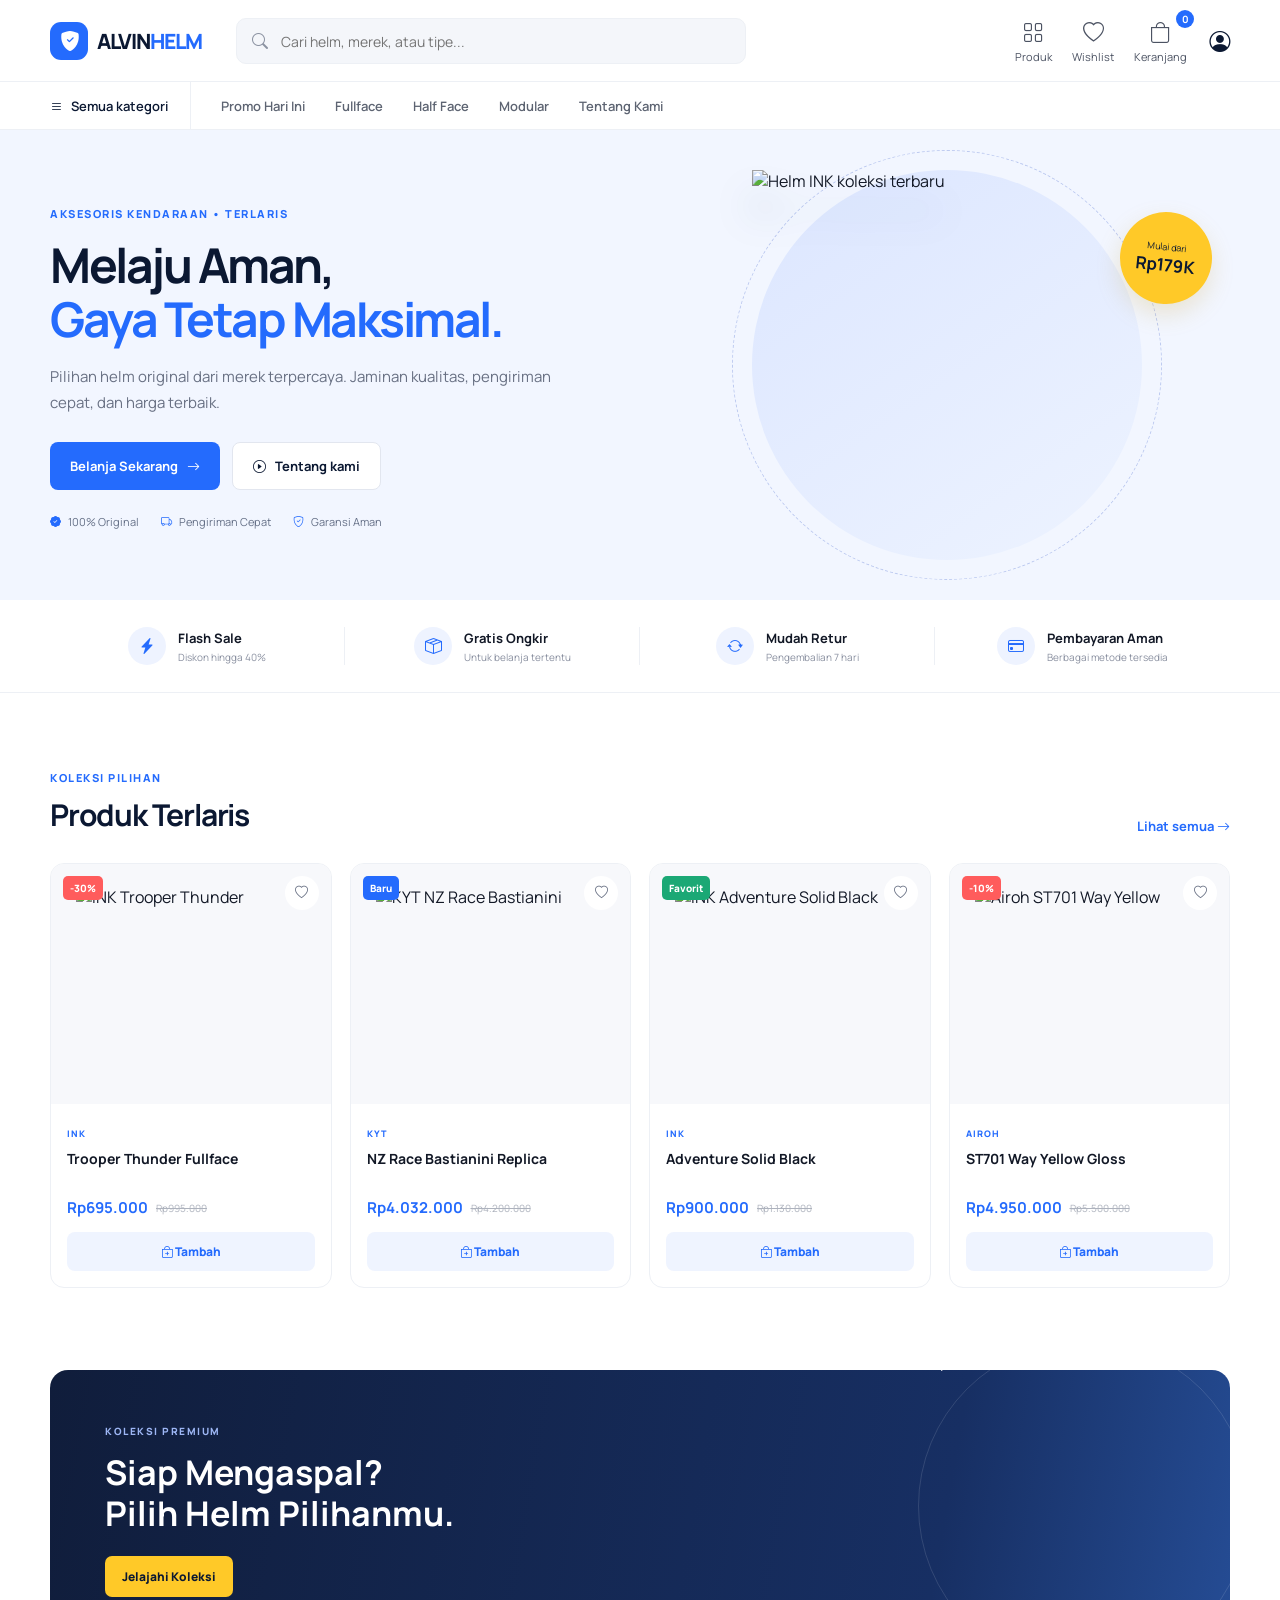
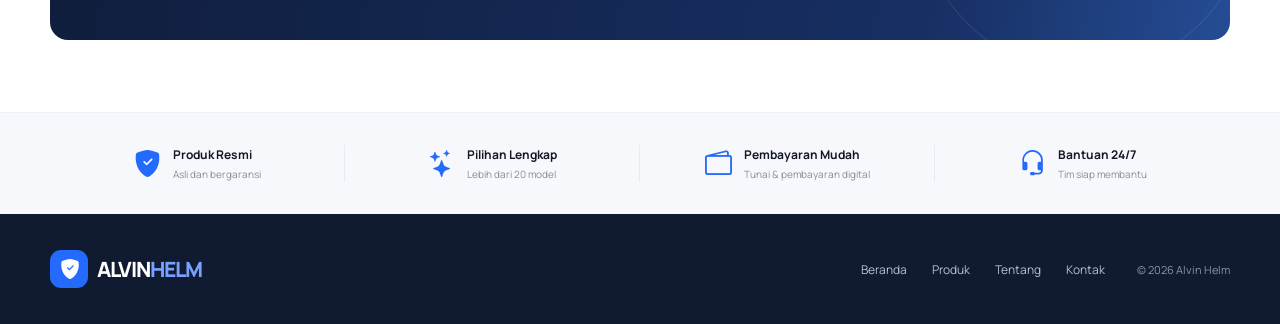
==== index.html @ dfad212b "Redesign homepage as a modern helmet marketplace while preserving existing repository pages and asse" ====
<!doctype html>
<html lang="id">
<head>
  <meta charset="utf-8">
  <meta name="viewport" content="width=device-width, initial-scale=1">
  <title>Alvin Helm — Marketplace Helm</title>
  <meta name="description" content="Belanja helm berkualitas dengan harga terbaik">
  <link rel="shortcut icon" href="img/faticon/output-onlinepngtools.png">
  <link rel="preconnect" href="https://fonts.googleapis.com">
  <link rel="preconnect" href="https://fonts.gstatic.com" crossorigin>
  <link href="https://fonts.googleapis.com/css2?family=Manrope:wght@400;500;600;700;800&display=swap" rel="stylesheet">
  <link rel="stylesheet" href="https://cdn.jsdelivr.net/npm/bootstrap-icons@1.11.3/font/bootstrap-icons.css">
  <link rel="stylesheet" href="style.css">
</head>
<body>
  <header class="topbar">
    <div class="container topbar-inner">
      <a class="brand" href="index.html" aria-label="Alvin Helm beranda">
        <span class="brand-mark"><i class="bi bi-shield-fill-check"></i></span>
        <span>ALVIN<span>HELM</span></span>
      </a>
      <form class="search" role="search">
        <i class="bi bi-search"></i>
        <input id="searchInput" type="search" placeholder="Cari helm, merek, atau tipe..." autocomplete="off">
      </form>
      <nav class="header-actions" aria-label="Navigasi utama">
        <a href="product.html"><i class="bi bi-grid"></i><span>Produk</span></a>
        <a href="#"><i class="bi bi-heart"></i><span>Wishlist</span></a>
        <a class="cart-link" href="#"><i class="bi bi-bag"></i><span>Keranjang</span><b id="cartCount">0</b></a>
        <a class="profile" href="contact.html"><i class="bi bi-person-circle"></i></a>
      </nav>
    </div>
  </header>

  <nav class="categorybar" aria-label="Kategori">
    <div class="container category-inner">
      <a class="category-active" href="index.html"><i class="bi bi-list"></i> Semua kategori</a>
      <a href="product.html">Promo Hari Ini</a>
      <a href="product.html">Fullface</a>
      <a href="product.html">Half Face</a>
      <a href="product.html">Modular</a>
      <a href="about.html">Tentang Kami</a>
    </div>
  </nav>

  <main>
    <section class="hero-market">
      <div class="container hero-grid">
        <div class="hero-copy">
          <span class="eyebrow">AKSESORIS KENDARAAN • TERLARIS</span>
          <h1>Melaju Aman,<br><em>Gaya Tetap Maksimal.</em></h1>
          <p>Pilihan helm original dari merek terpercaya. Jaminan kualitas, pengiriman cepat, dan harga terbaik.</p>
          <div class="hero-buttons">
            <a class="btn-primary" href="product.html">Belanja Sekarang <i class="bi bi-arrow-right"></i></a>
            <a class="btn-secondary" href="about.html"><i class="bi bi-play-circle"></i> Tentang kami</a>
          </div>
          <div class="trust-row">
            <span><i class="bi bi-patch-check-fill"></i> 100% Original</span>
            <span><i class="bi bi-truck"></i> Pengiriman Cepat</span>
            <span><i class="bi bi-shield-check"></i> Garansi Aman</span>
          </div>
        </div>
        <div class="hero-visual">
          <div class="promo-badge"><small>Mulai dari</small><strong>Rp179K</strong></div>
          <div class="hero-orbit"></div>
          <img src="img/produk/ink.png" alt="Helm INK koleksi terbaru">
        </div>
      </div>
    </section>

    <section class="promo-strip">
      <div class="container promo-grid">
        <article><i class="bi bi-lightning-charge-fill"></i><div><strong>Flash Sale</strong><span>Diskon hingga 40%</span></div></article>
        <article><i class="bi bi-box-seam"></i><div><strong>Gratis Ongkir</strong><span>Untuk belanja tertentu</span></div></article>
        <article><i class="bi bi-arrow-repeat"></i><div><strong>Mudah Retur</strong><span>Pengembalian 7 hari</span></div></article>
        <article><i class="bi bi-credit-card"></i><div><strong>Pembayaran Aman</strong><span>Berbagai metode tersedia</span></div></article>
      </div>
    </section>

    <section class="catalog-section">
      <div class="container">
        <div class="section-heading">
          <div><span class="section-kicker">KOLEKSI PILIHAN</span><h2>Produk Terlaris</h2></div>
          <a href="product.html">Lihat semua <i class="bi bi-arrow-right"></i></a>
        </div>

        <div class="product-grid" id="productGrid">
          <article class="product-card" data-name="ink trooper thunder fullface black">
            <div class="product-media">
              <span class="sale-label">-30%</span><button class="wish" aria-label="Tambah ke wishlist"><i class="bi bi-heart"></i></button>
              <img src="img/produk/ink.png" alt="INK Trooper Thunder">
            </div>
            <div class="product-info"><span class="brand-label">INK</span><h3>Trooper Thunder Fullface</h3><div class="price"><strong>Rp695.000</strong><del>Rp995.000</del></div><button class="add-cart"><i class="bi bi-bag-plus"></i> Tambah</button></div>
          </article>
          <article class="product-card" data-name="kyt nz race bastianini fullface racing">
            <div class="product-media">
              <span class="sale-label blue">Baru</span><button class="wish" aria-label="Tambah ke wishlist"><i class="bi bi-heart"></i></button>
              <img src="img/produk/kyt balap.png" alt="KYT NZ Race Bastianini">
            </div>
            <div class="product-info"><span class="brand-label">KYT</span><h3>NZ Race Bastianini Replica</h3><div class="price"><strong>Rp4.032.000</strong><del>Rp4.200.000</del></div><button class="add-cart"><i class="bi bi-bag-plus"></i> Tambah</button></div>
          </article>
          <article class="product-card" data-name="ink adventure solid black">
            <div class="product-media">
              <span class="sale-label green">Favorit</span><button class="wish" aria-label="Tambah ke wishlist"><i class="bi bi-heart"></i></button>
              <img src="img/produk/ink2.png" alt="INK Adventure Solid Black">
            </div>
            <div class="product-info"><span class="brand-label">INK</span><h3>Adventure Solid Black</h3><div class="price"><strong>Rp900.000</strong><del>Rp1.130.000</del></div><button class="add-cart"><i class="bi bi-bag-plus"></i> Tambah</button></div>
          </article>
          <article class="product-card" data-name="airoh st701 way yellow glossy">
            <div class="product-media">
              <span class="sale-label">-10%</span><button class="wish" aria-label="Tambah ke wishlist"><i class="bi bi-heart"></i></button>
              <img src="img/produk/airoh.png" alt="Airoh ST701 Way Yellow">
            </div>
            <div class="product-info"><span class="brand-label">AIROH</span><h3>ST701 Way Yellow Gloss</h3><div class="price"><strong>Rp4.950.000</strong><del>Rp5.500.000</del></div><button class="add-cart"><i class="bi bi-bag-plus"></i> Tambah</button></div>
          </article>
        </div>
      </div>
    </section>

    <section class="brand-banner">
      <div class="container brand-banner-inner">
        <div><span>KOLEKSI PREMIUM</span><h2>Siap Mengaspal?<br>Pilih Helm Pilihanmu.</h2><a href="product.html">Jelajahi Koleksi</a></div>
        <img src="img/produk/zeus%20helm.png" alt="Helm Zeus koleksi premium">
      </div>
    </section>

    <section class="benefits">
      <div class="container benefit-grid">
        <article><i class="bi bi-shield-fill-check"></i><div><h3>Produk Resmi</h3><p>Asli dan bergaransi</p></div></article>
        <article><i class="bi bi-stars"></i><div><h3>Pilihan Lengkap</h3><p>Lebih dari 20 model</p></div></article>
        <article><i class="bi bi-wallet2"></i><div><h3>Pembayaran Mudah</h3><p>Tunai & pembayaran digital</p></div></article>
        <article><i class="bi bi-headset"></i><div><h3>Bantuan 24/7</h3><p>Tim siap membantu</p></div></article>
      </div>
    </section>
  </main>

  <footer>
    <div class="container footer-inner">
      <a class="brand footer-brand" href="index.html"><span class="brand-mark"><i class="bi bi-shield-fill-check"></i></span><span>ALVIN<span>HELM</span></span></a>
      <nav><a href="index.html">Beranda</a><a href="product.html">Produk</a><a href="about.html">Tentang</a><a href="contact.html">Kontak</a></nav>
      <p>© 2026 Alvin Helm</p>
    </div>
  </footer>

  <button id="backToTop" class="back-to-top" aria-label="Kembali ke atas"><i class="bi bi-arrow-up"></i></button>
  <script src="script.js"></script>
</body>
</html>
---- style.css ----
@import url('https://fonts.googleapis.com/css2?family=Manrope:wght@400;500;600;700;800&display=swap');
:root{--navy:#0b1832;--blue:#246bfd;--yellow:#ffc928;--cream:#f5f7fb;--text:#121826;--muted:#747b8a}*{box-sizing:border-box}html{scroll-behavior:smooth}body{margin:0;font-family:'Manrope',sans-serif;color:var(--text);background:#fff}.container{width:min(1180px,calc(100% - 40px));margin:auto}.topbar{height:82px;background:#fff;border-bottom:1px solid #edf0f5}.topbar-inner{height:82px;display:flex;align-items:center;gap:34px}.brand{display:flex;align-items:center;gap:9px;text-decoration:none;color:var(--navy);font-size:21px;font-weight:800;letter-spacing:-1px}.brand>span:last-child>span{color:var(--blue)}.brand-mark{width:38px;height:38px;border-radius:11px;background:var(--blue);display:grid;place-items:center;color:#fff;font-size:20px}.search{height:46px;max-width:510px;flex:1;display:flex;align-items:center;gap:11px;padding:0 15px;background:#f4f6fa;border:1px solid #edf0f5;border-radius:10px}.search i{color:#8b92a1}.search input{border:0;outline:0;background:transparent;width:100%;font-family:inherit;font-size:14px}.header-actions{display:flex;align-items:center;gap:20px;margin-left:auto}.header-actions>a{position:relative;text-decoration:none;color:#4c5363;display:flex;flex-direction:column;align-items:center;gap:3px;font-size:11px}.header-actions>a i{font-size:21px}.header-actions .profile{font-size:28px;color:var(--navy);margin-left:2px}.cart-link b{position:absolute;top:-8px;right:-7px;width:18px;height:18px;border-radius:50%;background:var(--blue);color:#fff;font-size:10px;display:grid;place-items:center}.categorybar{height:48px;border-bottom:1px solid #edf0f5}.category-inner{height:48px;display:flex;align-items:center;gap:30px}.category-inner a{text-decoration:none;color:#5d6472;font-size:13px;font-weight:600}.category-inner a:hover{color:var(--blue)}.category-inner .category-active{height:48px;padding-right:22px;border-right:1px solid #edf0f5;color:var(--navy);display:flex;align-items:center;gap:8px}.hero-market{background:#f2f6ff;overflow:hidden}.hero-grid{min-height:470px;display:grid;grid-template-columns:52% 48%;align-items:center}.eyebrow,.section-kicker{color:var(--blue);font-size:11px;font-weight:800;letter-spacing:1.5px}.hero-copy h1{font-size:48px;line-height:1.12;letter-spacing:-2.5px;margin:15px 0 18px;color:var(--navy)}.hero-copy h1 em{color:var(--blue);font-style:normal}.hero-copy>p{max-width:520px;color:#687083;font-size:15px;line-height:1.75}.hero-buttons{display:flex;gap:12px;margin-top:26px}.btn-primary,.btn-secondary{height:48px;padding:0 20px;border-radius:8px;text-decoration:none;display:inline-flex;align-items:center;justify-content:center;gap:9px;font-size:13px;font-weight:700}.btn-primary{background:var(--blue);color:#fff}.btn-secondary{background:#fff;color:var(--navy);border:1px solid #e2e6ef}.trust-row{display:flex;gap:22px;margin-top:24px;font-size:11px;color:#657087}.trust-row i{color:var(--blue);margin-right:5px}.hero-visual{height:470px;position:relative;display:flex;align-items:center;justify-content:center}.hero-visual:before{content:"";position:absolute;width:390px;height:390px;border-radius:50%;background:linear-gradient(145deg,#dce6ff,#edf3ff)}.hero-orbit{position:absolute;width:430px;height:430px;border:1px dashed #bdcaf0;border-radius:50%;animation:spin 35s linear infinite}@keyframes spin{to{transform:rotate(360deg)}}.hero-visual img{position:relative;width:390px;height:390px;object-fit:contain;filter:drop-shadow(0 28px 18px rgba(23,52,99,.18));z-index:2}.promo-badge{position:absolute;z-index:3;right:18px;top:82px;width:92px;height:92px;border-radius:50%;background:var(--yellow);display:flex;flex-direction:column;align-items:center;justify-content:center;color:var(--navy);transform:rotate(6deg);box-shadow:0 10px 25px rgba(194,145,0,.18)}.promo-badge small{font-size:9px}.promo-badge strong{font-size:17px}.promo-strip{background:#fff;border-bottom:1px solid #edf0f5}.promo-grid{height:92px;display:grid;grid-template-columns:repeat(4,1fr);align-items:center}.promo-grid article{display:flex;align-items:center;justify-content:center;gap:12px;border-right:1px solid #edf0f5}.promo-grid article:last-child{border:0}.promo-grid article>i{width:38px;height:38px;border-radius:50%;background:#eef3ff;color:var(--blue);display:grid;place-items:center}.promo-grid article div{display:flex;flex-direction:column}.promo-grid strong{font-size:13px}.promo-grid span{font-size:10px;color:#8a90a0;margin-top:3px}.catalog-section{padding:72px 0 82px}.section-heading{display:flex;justify-content:space-between;align-items:end;margin-bottom:28px}.section-heading h2{margin:7px 0 0;font-size:30px;letter-spacing:-1.2px;color:var(--navy)}.section-heading>a{color:var(--blue);text-decoration:none;font-size:13px;font-weight:700}.product-grid{display:grid;grid-template-columns:repeat(4,1fr);gap:18px}.product-card{border:1px solid #edf0f5;border-radius:14px;overflow:hidden;background:#fff;transition:.25s}.product-card:hover{transform:translateY(-6px);box-shadow:0 16px 35px rgba(26,44,82,.10)}.product-media{height:240px;background:#f7f8fb;position:relative;display:grid;place-items:center}.product-media img{width:82%;height:82%;object-fit:contain;transition:.25s}.product-card:hover .product-media img{transform:scale(1.04)}.sale-label{position:absolute;z-index:2;left:12px;top:12px;background:#ff5c5c;color:#fff;border-radius:5px;padding:5px 7px;font-size:10px;font-weight:800}.sale-label.blue{background:var(--blue)}.sale-label.green{background:#1ba875}.wish{position:absolute;z-index:2;right:12px;top:12px;width:34px;height:34px;border:0;border-radius:50%;background:#fff;color:#697184}.wish.active{color:#ff4d67}.product-info{padding:16px}.brand-label{font-size:9px;font-weight:800;color:var(--blue);letter-spacing:1px}.product-info h3{font-size:14px;min-height:38px;margin:7px 0 10px}.price{display:flex;align-items:center;gap:8px}.price strong{color:var(--blue);font-size:15px}.price del{color:#adb2bd;font-size:10px}.add-cart{width:100%;height:39px;border:0;border-radius:8px;margin-top:14px;background:#eff4ff;color:var(--blue);font-family:inherit;font-size:12px;font-weight:800;cursor:pointer}.add-cart:hover,.add-cart.added{background:var(--blue);color:#fff}.brand-banner{padding:0 0 72px}.brand-banner-inner{height:270px;border-radius:18px;background:linear-gradient(100deg,#101d3b 0%,#172f63 75%,#254c94);position:relative;overflow:hidden;padding:48px 55px;color:#fff}.brand-banner-inner:after{content:"";position:absolute;width:330px;height:330px;border:1px solid rgba(255,255,255,.12);border-radius:50%;right:-20px;top:-30px}.brand-banner-inner div{position:relative;z-index:2}.brand-banner-inner span{font-size:10px;color:#9db6f4;font-weight:800;letter-spacing:1.5px}.brand-banner-inner h2{font-size:34px;line-height:1.2;margin:12px 0 22px}.brand-banner-inner a{display:inline-block;background:var(--yellow);color:var(--navy);text-decoration:none;border-radius:7px;padding:12px 17px;font-size:12px;font-weight:800}.brand-banner-inner img{position:absolute;right:60px;bottom:-90px;width:380px;height:380px;object-fit:contain}.benefits{background:#f7f8fb;border-top:1px solid #edf0f5;padding:32px 0}.benefit-grid{display:grid;grid-template-columns:repeat(4,1fr)}.benefit-grid article{display:flex;align-items:center;justify-content:center;gap:12px;border-right:1px solid #e7eaf0}.benefit-grid article:last-child{border:0}.benefit-grid article>i{font-size:27px;color:var(--blue)}.benefit-grid h3{font-size:12px;margin:0 0 4px}.benefit-grid p{font-size:10px;color:#858b99;margin:0}footer{background:#101a31;color:#fff}.footer-inner{height:110px;display:flex;align-items:center}.footer-brand{color:#fff}.footer-brand>span:last-child>span{color:#77a1ff}.footer-inner nav{display:flex;gap:25px;margin-left:auto}.footer-inner nav a{color:#b9c0cf;text-decoration:none;font-size:12px}.footer-inner p{margin:0 0 0 32px;color:#8b94a7;font-size:11px}.back-to-top{position:fixed;right:24px;bottom:24px;width:42px;height:42px;border:0;border-radius:50%;background:var(--blue);color:#fff;opacity:0;pointer-events:none;transition:.2s}.back-to-top.visible{opacity:1;pointer-events:auto}
@media(max-width:900px){.header-actions>a:not(.profile){display:none}.topbar-inner{gap:14px}.search{max-width:none}.category-inner{overflow-x:auto}.category-inner a{white-space:nowrap}.hero-grid{grid-template-columns:55% 45}.hero-copy h1{font-size:38px}.hero-visual img{width:300px}.promo-grid{grid-template-columns:repeat(2,1fr);height:auto;padding:15px 0}.promo-grid article{height:55px}.product-grid{grid-template-columns:repeat(2,1fr)}.benefit-grid{grid-template-columns:repeat(2,1fr);gap:20px}.benefit-grid article{border:0}.brand-banner-inner img{right:-20px}}
@media(max-width:600px){.container{width:min(100% - 24px,1180px)}.topbar{height:70px}.topbar-inner{height:70px}.brand>span:last-child{display:none}.search{height:42px}.header-actions{gap:8px}.header-actions .profile{display:none}.category-inner{gap:20px}.hero-grid{grid-template-columns:1fr;min-height:620px}.hero-copy{padding-top:44px}.hero-copy h1{font-size:35px}.hero-copy>p{font-size:13px}.trust-row{flex-wrap:wrap}.hero-visual{height:330px}.hero-visual:before{width:280px;height:280px}.hero-orbit{width:310px;height:310px}.hero-visual img{width:280px;height:280px}.promo-badge{right:8%;top:25px;width:78px;height:78px}.promo-grid article:nth-child(2){border-right:0}.promo-grid strong{font-size:11px}.catalog-section{padding:48px 0}.product-grid{gap:10px}.product-media{height:190px}.product-info h3{font-size:12px}.price{display:block}.price del{display:block;margin-top:3px}.brand-banner-inner{padding:35px 28px}.brand-banner-inner h2{font-size:27px}.brand-banner-inner img{opacity:.28;right:-120px}.benefit-grid{grid-template-columns:1fr 1fr}.footer-inner{height:auto;padding:28px 0;flex-wrap:wrap}.footer-inner nav{order:3;width:100%;margin:22px 0 0}.footer-inner p{margin-left:auto}}
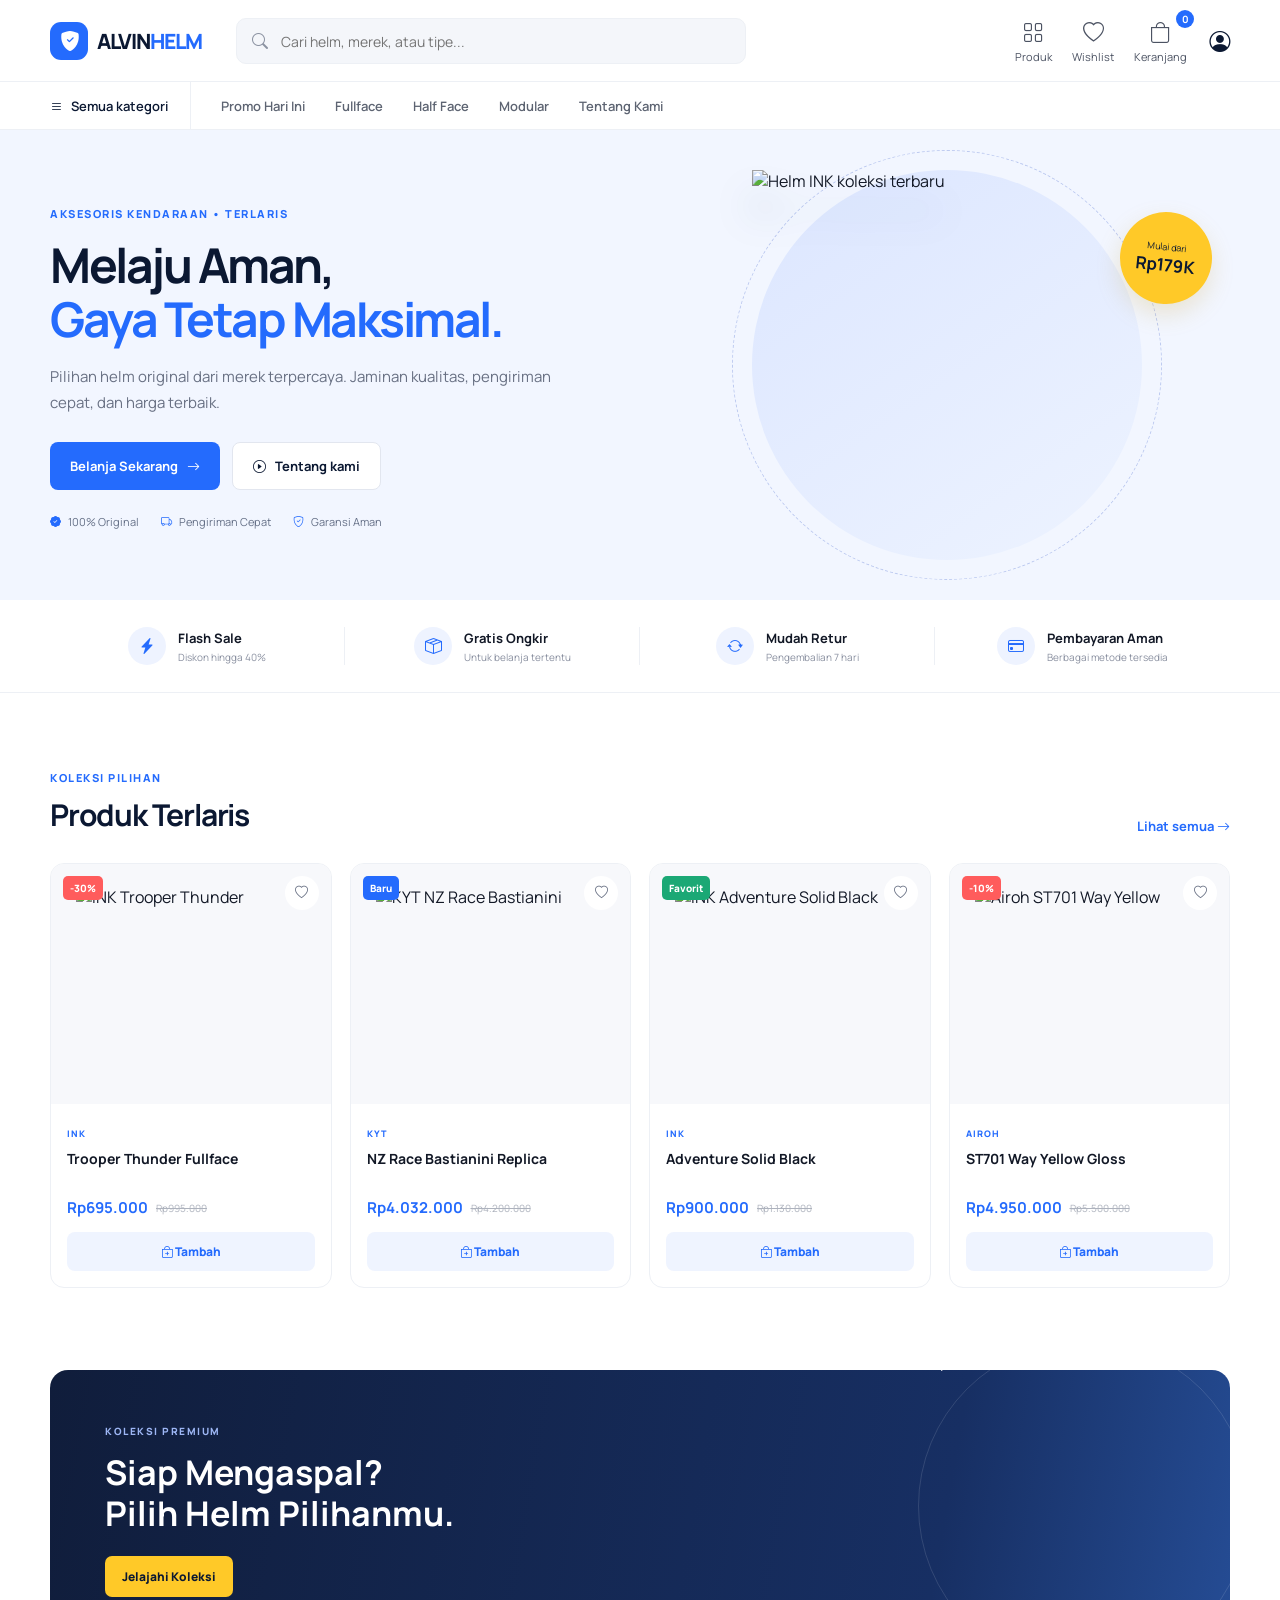
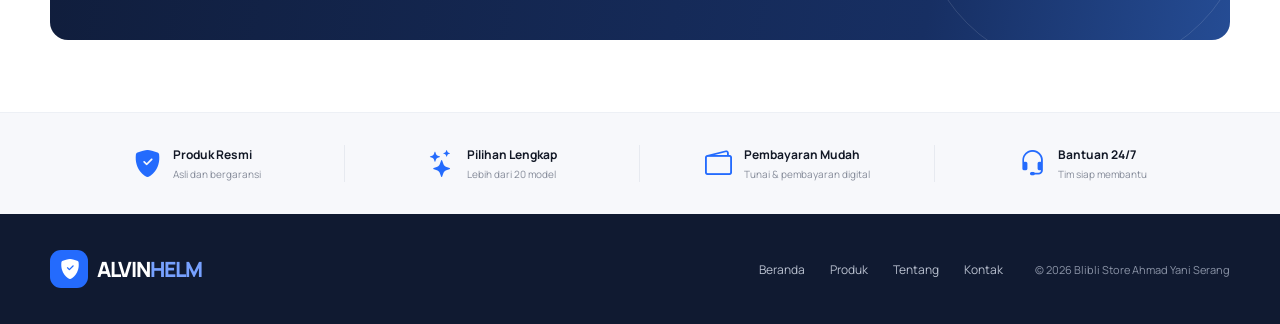
==== commit 710a35e1: "Ganti Alvin Helm menjadi Blibli Store Ahmad Yani Serang" ====
--- a/index.html
+++ b/index.html
@@ -3,7 +3,7 @@
 <head>
   <meta charset="utf-8">
   <meta name="viewport" content="width=device-width, initial-scale=1">
-  <title>Alvin Helm — Marketplace Helm</title>
+  <title>Blibli Store Ahmad Yani Serang — Marketplace Helm</title>
   <meta name="description" content="Belanja helm berkualitas dengan harga terbaik">
   <link rel="shortcut icon" href="img/faticon/output-onlinepngtools.png">
   <link rel="preconnect" href="https://fonts.googleapis.com">
@@ -15,7 +15,7 @@
 <body>
   <header class="topbar">
     <div class="container topbar-inner">
-      <a class="brand" href="index.html" aria-label="Alvin Helm beranda">
+      <a class="brand" href="index.html" aria-label="Blibli Store Ahmad Yani Serang beranda">
         <span class="brand-mark"><i class="bi bi-shield-fill-check"></i></span>
         <span>ALVIN<span>HELM</span></span>
       </a>
@@ -138,7 +138,7 @@
     <div class="container footer-inner">
       <a class="brand footer-brand" href="index.html"><span class="brand-mark"><i class="bi bi-shield-fill-check"></i></span><span>ALVIN<span>HELM</span></span></a>
       <nav><a href="index.html">Beranda</a><a href="product.html">Produk</a><a href="about.html">Tentang</a><a href="contact.html">Kontak</a></nav>
-      <p>© 2026 Alvin Helm</p>
+      <p>© 2026 Blibli Store Ahmad Yani Serang</p>
     </div>
   </footer>
 
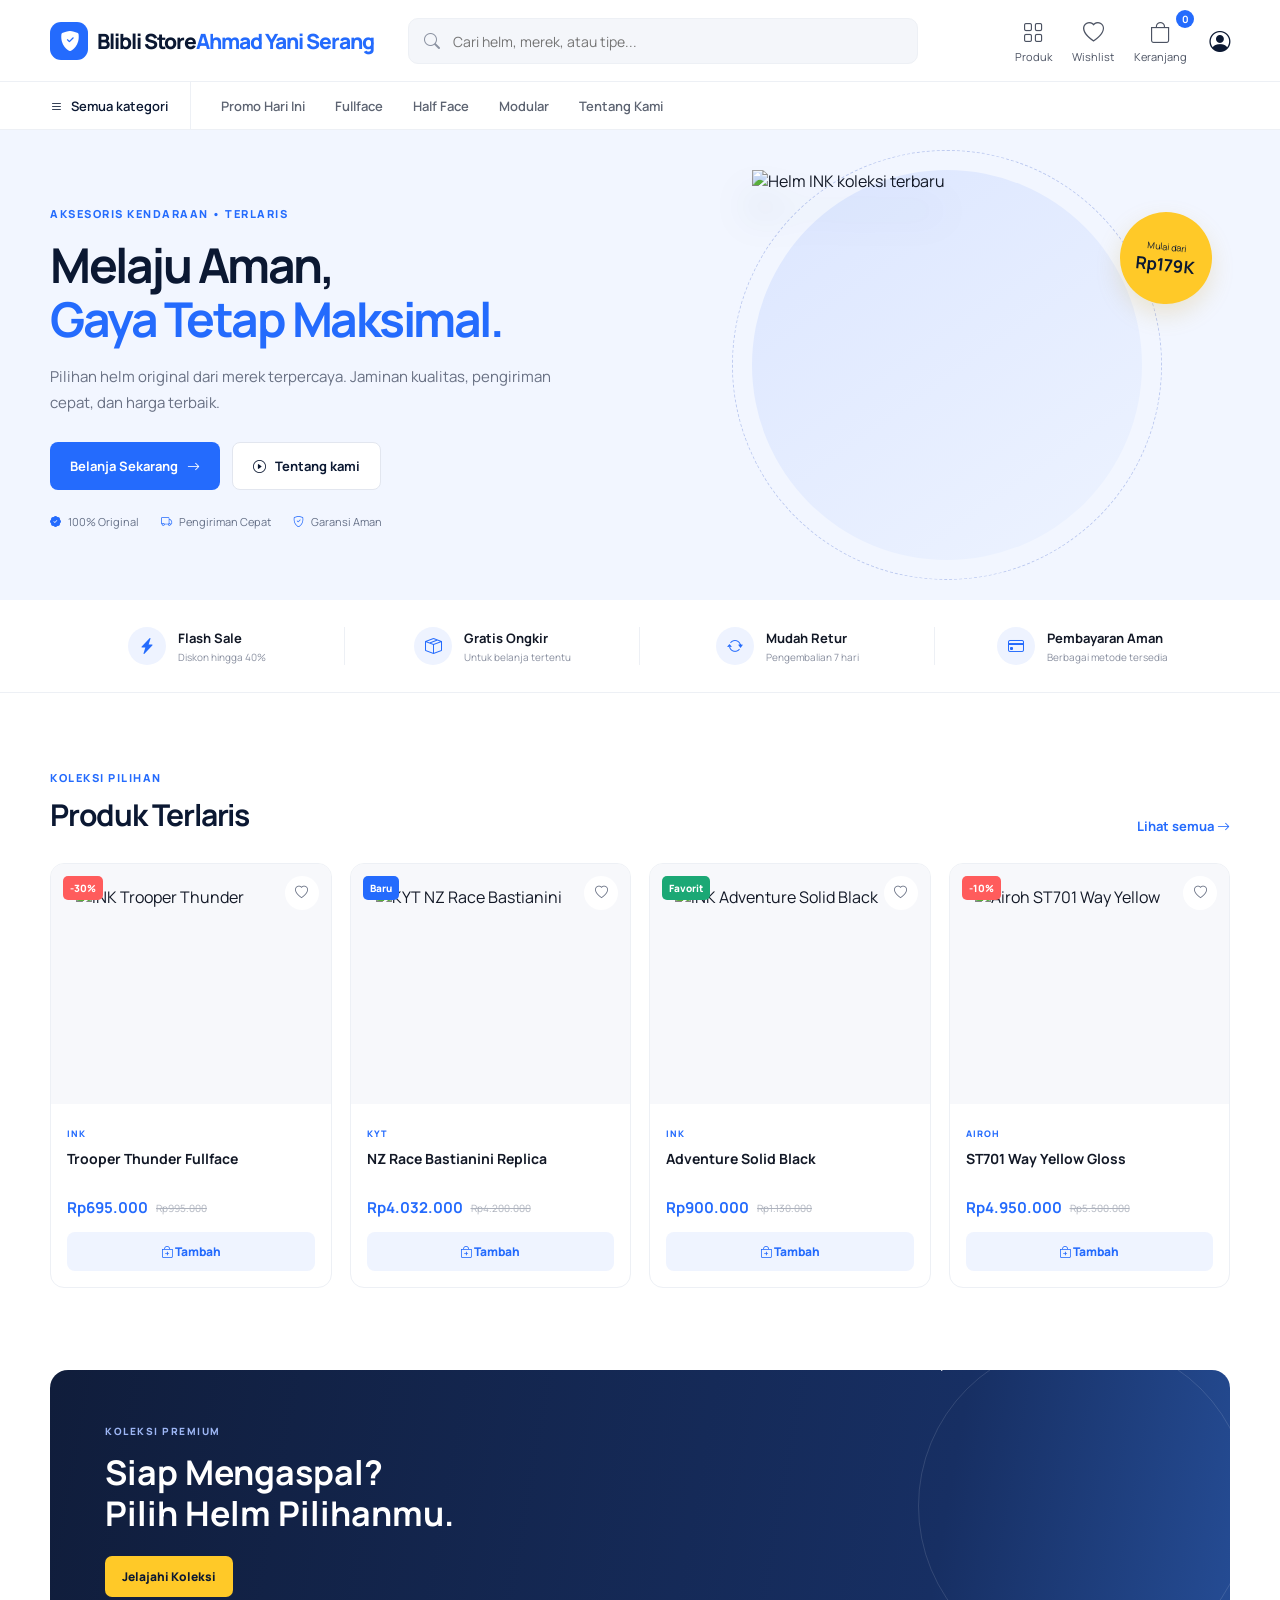
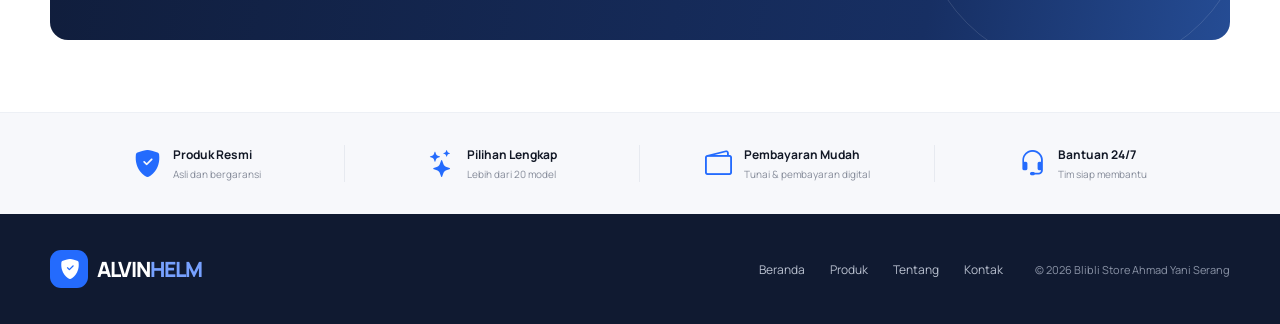
==== commit f0bd1be7: "Update index.html" ====
--- a/index.html
+++ b/index.html
@@ -17,7 +17,7 @@
     <div class="container topbar-inner">
       <a class="brand" href="index.html" aria-label="Blibli Store Ahmad Yani Serang beranda">
         <span class="brand-mark"><i class="bi bi-shield-fill-check"></i></span>
-        <span>ALVIN<span>HELM</span></span>
+        <span>Blibli Store<span>Ahmad Yani Serang</span></span>
       </a>
       <form class="search" role="search">
         <i class="bi bi-search"></i>
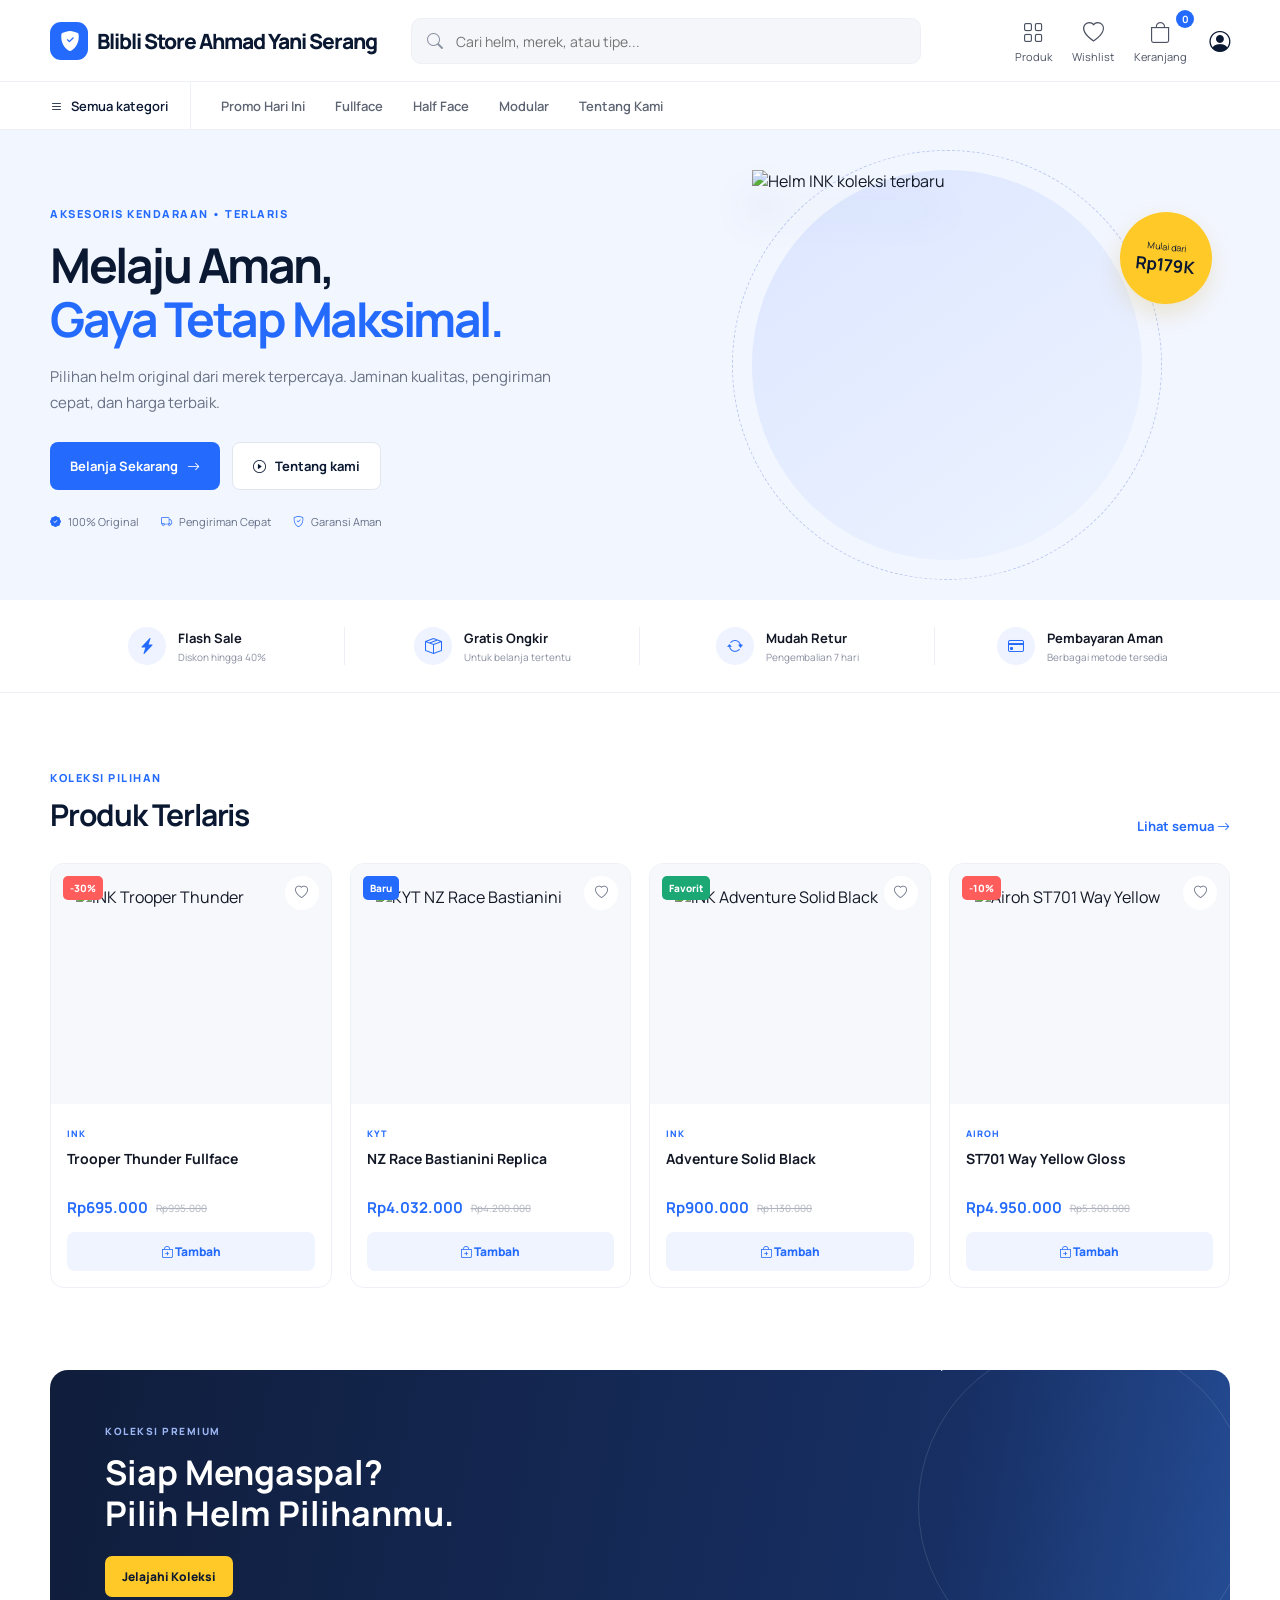
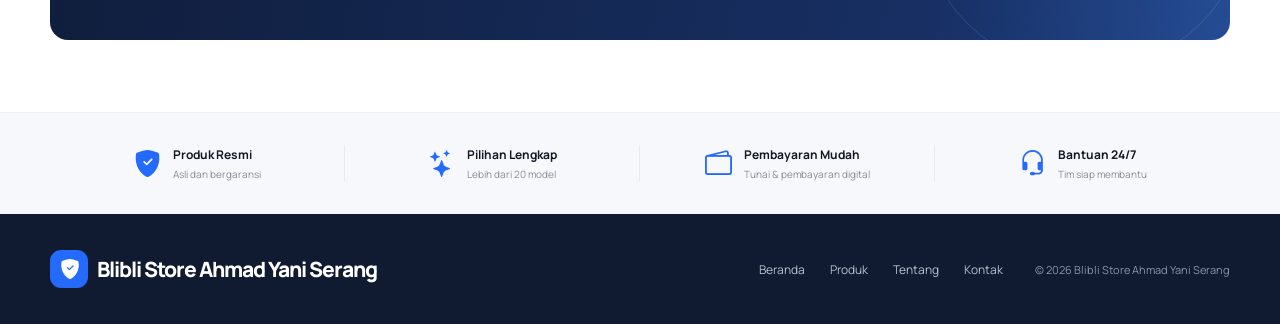
==== commit e7f89155: "Update brand name in header and footer" ====
--- a/index.html
+++ b/index.html
@@ -17,7 +17,7 @@
     <div class="container topbar-inner">
       <a class="brand" href="index.html" aria-label="Blibli Store Ahmad Yani Serang beranda">
         <span class="brand-mark"><i class="bi bi-shield-fill-check"></i></span>
-        <span>Blibli Store<span>Ahmad Yani Serang</span></span>
+        <span>Blibli Store Ahmad Yani Serang</span>
       </a>
       <form class="search" role="search">
         <i class="bi bi-search"></i>
@@ -136,7 +136,7 @@
 
   <footer>
     <div class="container footer-inner">
-      <a class="brand footer-brand" href="index.html"><span class="brand-mark"><i class="bi bi-shield-fill-check"></i></span><span>ALVIN<span>HELM</span></span></a>
+      <a class="brand footer-brand" href="index.html"><span class="brand-mark"><i class="bi bi-shield-fill-check"></i></span><span>Blibli Store Ahmad Yani Serang</span></a>
       <nav><a href="index.html">Beranda</a><a href="product.html">Produk</a><a href="about.html">Tentang</a><a href="contact.html">Kontak</a></nav>
       <p>© 2026 Blibli Store Ahmad Yani Serang</p>
     </div>
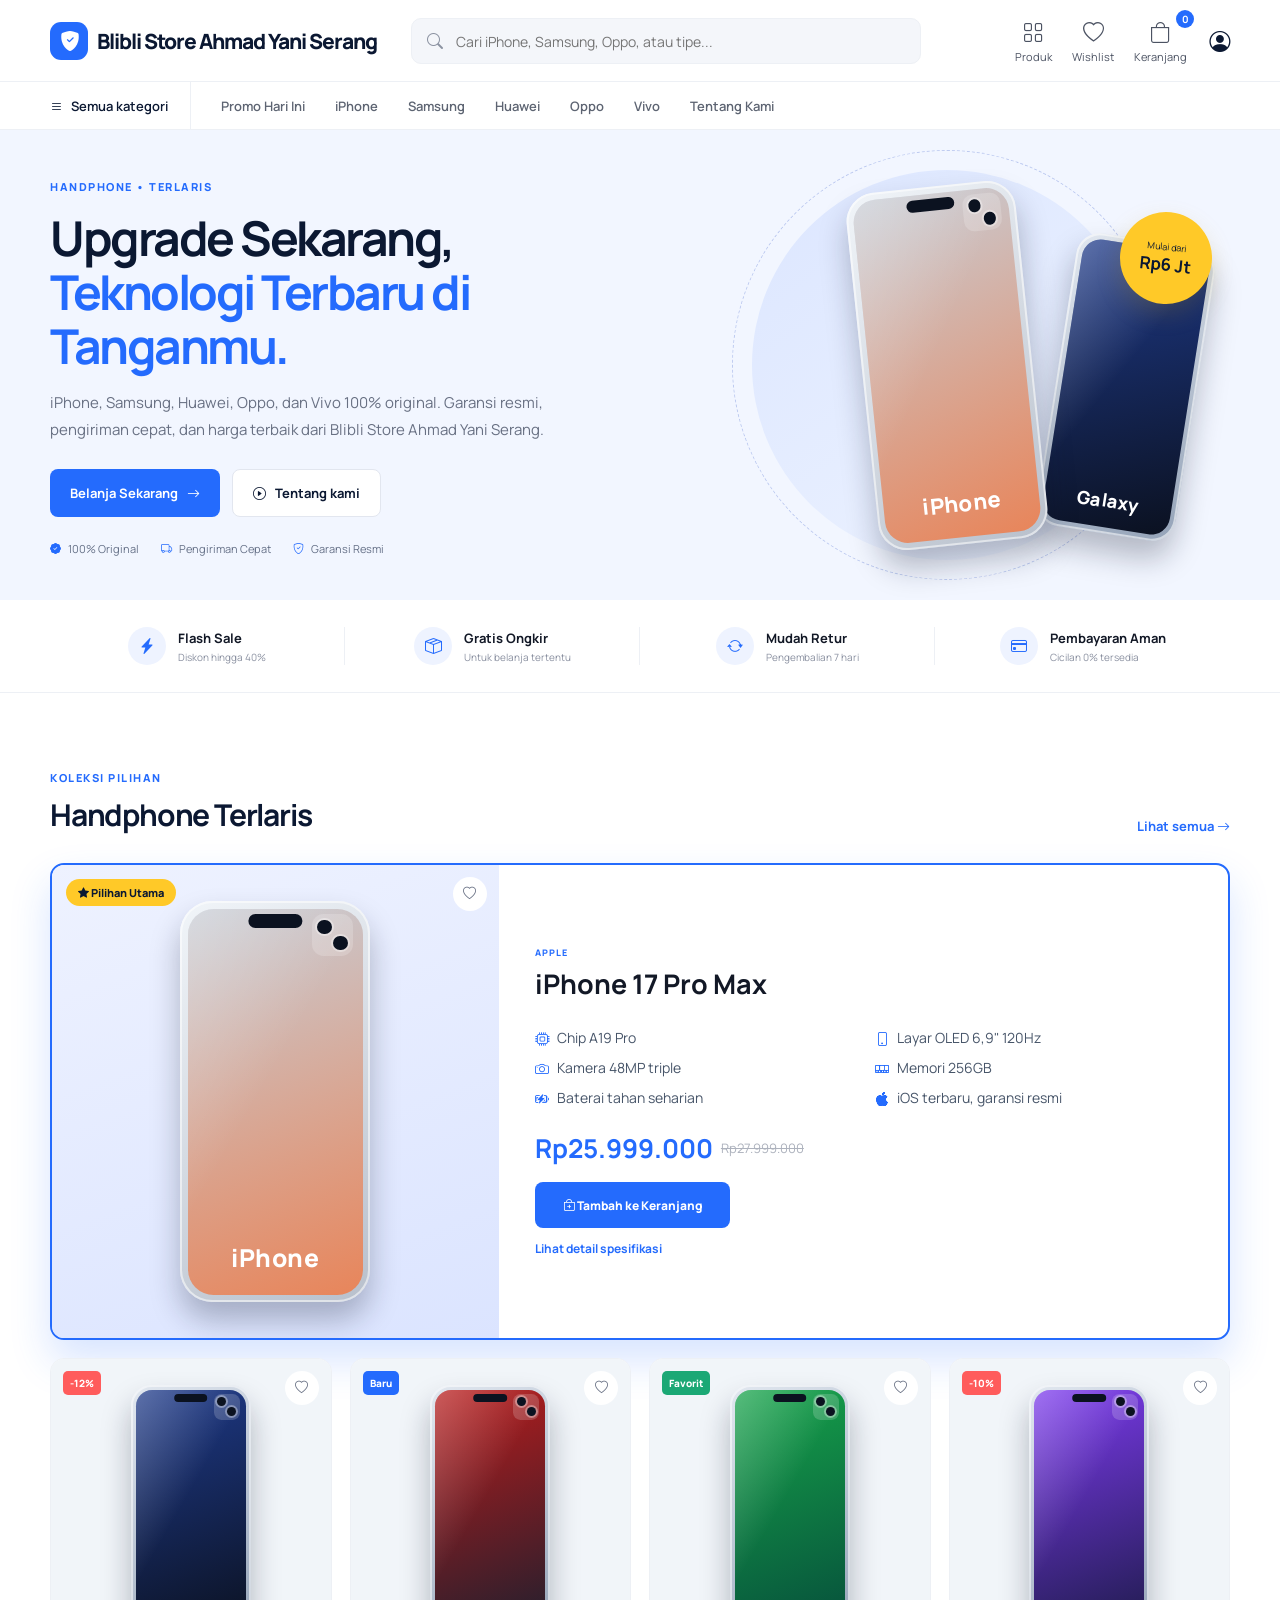
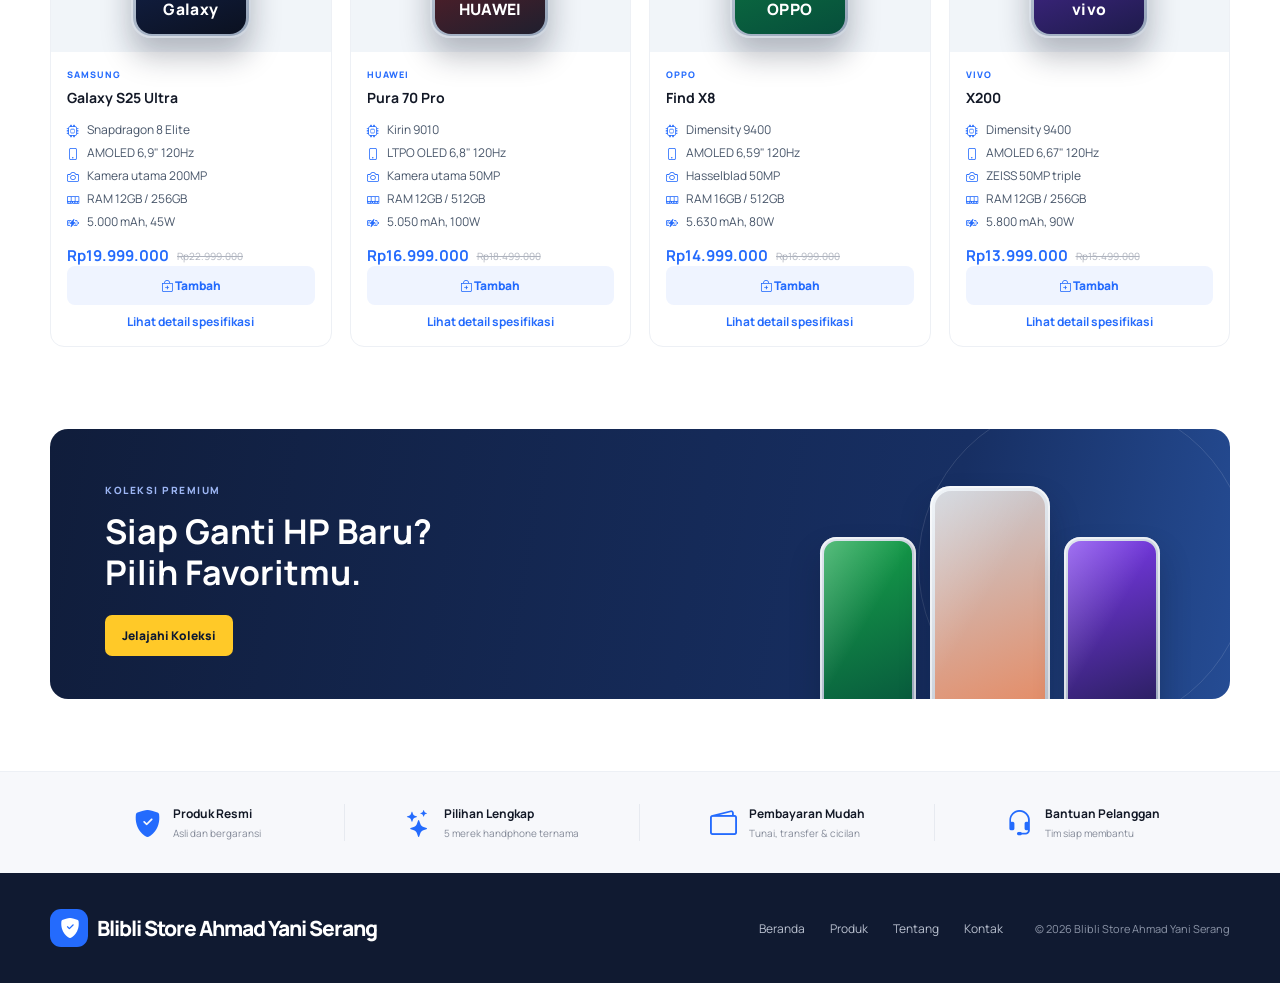
==== commit e9b36e04: "Add files via upload" ====
--- a/index.html
+++ b/index.html
@@ -3,12 +3,11 @@
 <head>
   <meta charset="utf-8">
   <meta name="viewport" content="width=device-width, initial-scale=1">
-  <title>Blibli Store Ahmad Yani Serang — Marketplace Helm</title>
-  <meta name="description" content="Belanja helm berkualitas dengan harga terbaik">
-  <link rel="shortcut icon" href="img/faticon/output-onlinepngtools.png">
+  <title>Blibli Store Ahmad Yani Serang — Marketplace Handphone</title>
+  <meta name="description" content="Blibli Store Ahmad Yani Serang: belanja iPhone, Samsung, Huawei, Oppo, dan Vivo dengan harga terbaik">
+  <link rel="icon" type="image/svg+xml" href="img/faticon/favicon.svg">
   <link rel="preconnect" href="https://fonts.googleapis.com">
   <link rel="preconnect" href="https://fonts.gstatic.com" crossorigin>
-  <link href="https://fonts.googleapis.com/css2?family=Manrope:wght@400;500;600;700;800&display=swap" rel="stylesheet">
   <link rel="stylesheet" href="https://cdn.jsdelivr.net/npm/bootstrap-icons@1.11.3/font/bootstrap-icons.css">
   <link rel="stylesheet" href="style.css">
 </head>
@@ -19,15 +18,15 @@
         <span class="brand-mark"><i class="bi bi-shield-fill-check"></i></span>
         <span>Blibli Store Ahmad Yani Serang</span>
       </a>
-      <form class="search" role="search">
+      <form class="search" role="search" onsubmit="return false">
         <i class="bi bi-search"></i>
-        <input id="searchInput" type="search" placeholder="Cari helm, merek, atau tipe..." autocomplete="off">
+        <input id="searchInput" type="search" placeholder="Cari iPhone, Samsung, Oppo, atau tipe..." autocomplete="off">
       </form>
       <nav class="header-actions" aria-label="Navigasi utama">
         <a href="product.html"><i class="bi bi-grid"></i><span>Produk</span></a>
-        <a href="#"><i class="bi bi-heart"></i><span>Wishlist</span></a>
-        <a class="cart-link" href="#"><i class="bi bi-bag"></i><span>Keranjang</span><b id="cartCount">0</b></a>
-        <a class="profile" href="contact.html"><i class="bi bi-person-circle"></i></a>
+        <a href="product.html"><i class="bi bi-heart"></i><span>Wishlist</span></a>
+        <a class="cart-link" href="product.html"><i class="bi bi-bag"></i><span>Keranjang</span><b id="cartCount">0</b></a>
+        <a class="profile" href="contact.html" aria-label="Kontak"><i class="bi bi-person-circle"></i></a>
       </nav>
     </div>
   </header>
@@ -36,9 +35,11 @@
     <div class="container category-inner">
       <a class="category-active" href="index.html"><i class="bi bi-list"></i> Semua kategori</a>
       <a href="product.html">Promo Hari Ini</a>
-      <a href="product.html">Fullface</a>
-      <a href="product.html">Half Face</a>
-      <a href="product.html">Modular</a>
+      <a href="product.html?brand=iPhone">iPhone</a>
+      <a href="product.html?brand=Samsung">Samsung</a>
+      <a href="product.html?brand=Huawei">Huawei</a>
+      <a href="product.html?brand=Oppo">Oppo</a>
+      <a href="product.html?brand=Vivo">Vivo</a>
       <a href="about.html">Tentang Kami</a>
     </div>
   </nav>
@@ -47,9 +48,9 @@
     <section class="hero-market">
       <div class="container hero-grid">
         <div class="hero-copy">
-          <span class="eyebrow">AKSESORIS KENDARAAN • TERLARIS</span>
-          <h1>Melaju Aman,<br><em>Gaya Tetap Maksimal.</em></h1>
-          <p>Pilihan helm original dari merek terpercaya. Jaminan kualitas, pengiriman cepat, dan harga terbaik.</p>
+          <span class="eyebrow">HANDPHONE • TERLARIS</span>
+          <h1>Upgrade Sekarang,<br><em>Teknologi Terbaru di Tanganmu.</em></h1>
+          <p>iPhone, Samsung, Huawei, Oppo, dan Vivo 100% original. Garansi resmi, pengiriman cepat, dan harga terbaik dari Blibli Store Ahmad Yani Serang.</p>
           <div class="hero-buttons">
             <a class="btn-primary" href="product.html">Belanja Sekarang <i class="bi bi-arrow-right"></i></a>
             <a class="btn-secondary" href="about.html"><i class="bi bi-play-circle"></i> Tentang kami</a>
@@ -57,13 +58,14 @@
           <div class="trust-row">
             <span><i class="bi bi-patch-check-fill"></i> 100% Original</span>
             <span><i class="bi bi-truck"></i> Pengiriman Cepat</span>
-            <span><i class="bi bi-shield-check"></i> Garansi Aman</span>
+            <span><i class="bi bi-shield-check"></i> Garansi Resmi</span>
           </div>
         </div>
         <div class="hero-visual">
-          <div class="promo-badge"><small>Mulai dari</small><strong>Rp179K</strong></div>
+          <div class="promo-badge"><small>Mulai dari</small><strong>Rp6 Jt</strong></div>
           <div class="hero-orbit"></div>
-          <img src="img/produk/ink.png" alt="Helm INK koleksi terbaru">
+          <div class="phone samsung second" role="img" aria-label="Ilustrasi Galaxy S25 Ultra"><span class="cam"></span><div class="screen">Galaxy</div></div>
+          <div class="phone iphone " role="img" aria-label="Ilustrasi iPhone 17 Pro Max"><span class="cam"></span><div class="screen">iPhone</div></div>
         </div>
       </div>
     </section>
@@ -73,63 +75,102 @@
         <article><i class="bi bi-lightning-charge-fill"></i><div><strong>Flash Sale</strong><span>Diskon hingga 40%</span></div></article>
         <article><i class="bi bi-box-seam"></i><div><strong>Gratis Ongkir</strong><span>Untuk belanja tertentu</span></div></article>
         <article><i class="bi bi-arrow-repeat"></i><div><strong>Mudah Retur</strong><span>Pengembalian 7 hari</span></div></article>
-        <article><i class="bi bi-credit-card"></i><div><strong>Pembayaran Aman</strong><span>Berbagai metode tersedia</span></div></article>
+        <article><i class="bi bi-credit-card"></i><div><strong>Pembayaran Aman</strong><span>Cicilan 0% tersedia</span></div></article>
       </div>
     </section>
 
     <section class="catalog-section">
       <div class="container">
         <div class="section-heading">
-          <div><span class="section-kicker">KOLEKSI PILIHAN</span><h2>Produk Terlaris</h2></div>
+          <div><span class="section-kicker">KOLEKSI PILIHAN</span><h2>Handphone Terlaris</h2></div>
           <a href="product.html">Lihat semua <i class="bi bi-arrow-right"></i></a>
         </div>
-
         <div class="product-grid" id="productGrid">
-          <article class="product-card" data-name="ink trooper thunder fullface black">
+          <article class="product-card featured" data-brand="iPhone" data-name="iphone 17 pro max iphone apple">
             <div class="product-media">
-              <span class="sale-label">-30%</span><button class="wish" aria-label="Tambah ke wishlist"><i class="bi bi-heart"></i></button>
-              <img src="img/produk/ink.png" alt="INK Trooper Thunder">
+              <span class="badge-best"><i class="bi bi-star-fill"></i> Pilihan Utama</span><button class="wish" aria-label="Tambah ke wishlist"><i class="bi bi-heart"></i></button>
+              <div class="phone iphone " role="img" aria-label="Ilustrasi iPhone 17 Pro Max"><span class="cam"></span><div class="screen">iPhone</div></div>
             </div>
-            <div class="product-info"><span class="brand-label">INK</span><h3>Trooper Thunder Fullface</h3><div class="price"><strong>Rp695.000</strong><del>Rp995.000</del></div><button class="add-cart"><i class="bi bi-bag-plus"></i> Tambah</button></div>
+            <div class="product-info">
+              <span class="brand-label">APPLE</span><h3>iPhone 17 Pro Max</h3>
+              <ul class="specs"><li><i class="bi bi-cpu"></i> Chip A19 Pro</li><li><i class="bi bi-phone"></i> Layar OLED 6,9&quot; 120Hz</li><li><i class="bi bi-camera"></i> Kamera 48MP triple</li><li><i class="bi bi-memory"></i> Memori 256GB</li><li><i class="bi bi-battery-charging"></i> Baterai tahan seharian</li><li><i class="bi bi-apple"></i> iOS terbaru, garansi resmi</li></ul>
+              <div class="price"><strong>Rp25.999.000</strong><del>Rp27.999.000</del></div>
+              <button class="add-cart"><i class="bi bi-bag-plus"></i> Tambah ke Keranjang</button>
+              <a class="detail-link" href="productDetail.html#IPHONE17PM">Lihat detail spesifikasi</a>
+            </div>
           </article>
-          <article class="product-card" data-name="kyt nz race bastianini fullface racing">
+          <article class="product-card" data-brand="Samsung" data-name="galaxy s25 ultra samsung samsung">
+            <div class="product-media">
+              <span class="sale-label ">-12%</span><button class="wish" aria-label="Tambah ke wishlist"><i class="bi bi-heart"></i></button>
+              <div class="phone samsung " role="img" aria-label="Ilustrasi Galaxy S25 Ultra"><span class="cam"></span><div class="screen">Galaxy</div></div>
+            </div>
+            <div class="product-info">
+              <span class="brand-label">SAMSUNG</span><h3>Galaxy S25 Ultra</h3>
+              <ul class="specs"><li><i class="bi bi-cpu"></i> Snapdragon 8 Elite</li><li><i class="bi bi-phone"></i> AMOLED 6,9&quot; 120Hz</li><li><i class="bi bi-camera"></i> Kamera utama 200MP</li><li><i class="bi bi-memory"></i> RAM 12GB / 256GB</li><li><i class="bi bi-battery-charging"></i> 5.000 mAh, 45W</li></ul>
+              <div class="price"><strong>Rp19.999.000</strong><del>Rp22.999.000</del></div>
+              <button class="add-cart"><i class="bi bi-bag-plus"></i> Tambah</button>
+              <a class="detail-link" href="productDetail.html#S25ULTRA">Lihat detail spesifikasi</a>
+            </div>
+          </article>
+          <article class="product-card" data-brand="Huawei" data-name="pura 70 pro huawei huawei">
             <div class="product-media">
               <span class="sale-label blue">Baru</span><button class="wish" aria-label="Tambah ke wishlist"><i class="bi bi-heart"></i></button>
-              <img src="img/produk/kyt balap.png" alt="KYT NZ Race Bastianini">
+              <div class="phone huawei " role="img" aria-label="Ilustrasi Pura 70 Pro"><span class="cam"></span><div class="screen">HUAWEI</div></div>
             </div>
-            <div class="product-info"><span class="brand-label">KYT</span><h3>NZ Race Bastianini Replica</h3><div class="price"><strong>Rp4.032.000</strong><del>Rp4.200.000</del></div><button class="add-cart"><i class="bi bi-bag-plus"></i> Tambah</button></div>
+            <div class="product-info">
+              <span class="brand-label">HUAWEI</span><h3>Pura 70 Pro</h3>
+              <ul class="specs"><li><i class="bi bi-cpu"></i> Kirin 9010</li><li><i class="bi bi-phone"></i> LTPO OLED 6,8&quot; 120Hz</li><li><i class="bi bi-camera"></i> Kamera utama 50MP</li><li><i class="bi bi-memory"></i> RAM 12GB / 512GB</li><li><i class="bi bi-battery-charging"></i> 5.050 mAh, 100W</li></ul>
+              <div class="price"><strong>Rp16.999.000</strong><del>Rp18.499.000</del></div>
+              <button class="add-cart"><i class="bi bi-bag-plus"></i> Tambah</button>
+              <a class="detail-link" href="productDetail.html#PURA70PRO">Lihat detail spesifikasi</a>
+            </div>
           </article>
-          <article class="product-card" data-name="ink adventure solid black">
+          <article class="product-card" data-brand="Oppo" data-name="find x8 oppo oppo">
             <div class="product-media">
               <span class="sale-label green">Favorit</span><button class="wish" aria-label="Tambah ke wishlist"><i class="bi bi-heart"></i></button>
-              <img src="img/produk/ink2.png" alt="INK Adventure Solid Black">
+              <div class="phone oppo " role="img" aria-label="Ilustrasi Find X8"><span class="cam"></span><div class="screen">OPPO</div></div>
             </div>
-            <div class="product-info"><span class="brand-label">INK</span><h3>Adventure Solid Black</h3><div class="price"><strong>Rp900.000</strong><del>Rp1.130.000</del></div><button class="add-cart"><i class="bi bi-bag-plus"></i> Tambah</button></div>
+            <div class="product-info">
+              <span class="brand-label">OPPO</span><h3>Find X8</h3>
+              <ul class="specs"><li><i class="bi bi-cpu"></i> Dimensity 9400</li><li><i class="bi bi-phone"></i> AMOLED 6,59&quot; 120Hz</li><li><i class="bi bi-camera"></i> Hasselblad 50MP</li><li><i class="bi bi-memory"></i> RAM 16GB / 512GB</li><li><i class="bi bi-battery-charging"></i> 5.630 mAh, 80W</li></ul>
+              <div class="price"><strong>Rp14.999.000</strong><del>Rp16.999.000</del></div>
+              <button class="add-cart"><i class="bi bi-bag-plus"></i> Tambah</button>
+              <a class="detail-link" href="productDetail.html#FINDX8">Lihat detail spesifikasi</a>
+            </div>
           </article>
-          <article class="product-card" data-name="airoh st701 way yellow glossy">
+          <article class="product-card" data-brand="Vivo" data-name="x200 vivo vivo">
             <div class="product-media">
-              <span class="sale-label">-10%</span><button class="wish" aria-label="Tambah ke wishlist"><i class="bi bi-heart"></i></button>
-              <img src="img/produk/airoh.png" alt="Airoh ST701 Way Yellow">
+              <span class="sale-label ">-10%</span><button class="wish" aria-label="Tambah ke wishlist"><i class="bi bi-heart"></i></button>
+              <div class="phone vivo " role="img" aria-label="Ilustrasi X200"><span class="cam"></span><div class="screen">vivo</div></div>
             </div>
-            <div class="product-info"><span class="brand-label">AIROH</span><h3>ST701 Way Yellow Gloss</h3><div class="price"><strong>Rp4.950.000</strong><del>Rp5.500.000</del></div><button class="add-cart"><i class="bi bi-bag-plus"></i> Tambah</button></div>
+            <div class="product-info">
+              <span class="brand-label">VIVO</span><h3>X200</h3>
+              <ul class="specs"><li><i class="bi bi-cpu"></i> Dimensity 9400</li><li><i class="bi bi-phone"></i> AMOLED 6,67&quot; 120Hz</li><li><i class="bi bi-camera"></i> ZEISS 50MP triple</li><li><i class="bi bi-memory"></i> RAM 12GB / 256GB</li><li><i class="bi bi-battery-charging"></i> 5.800 mAh, 90W</li></ul>
+              <div class="price"><strong>Rp13.999.000</strong><del>Rp15.499.000</del></div>
+              <button class="add-cart"><i class="bi bi-bag-plus"></i> Tambah</button>
+              <a class="detail-link" href="productDetail.html#X200">Lihat detail spesifikasi</a>
+            </div>
           </article>
         </div>
+        <p class="empty-note" id="emptyNote">Tidak ada produk yang cocok. Coba kata kunci lain.</p>
       </div>
     </section>
 
     <section class="brand-banner">
       <div class="container brand-banner-inner">
-        <div><span>KOLEKSI PREMIUM</span><h2>Siap Mengaspal?<br>Pilih Helm Pilihanmu.</h2><a href="product.html">Jelajahi Koleksi</a></div>
-        <img src="img/produk/zeus%20helm.png" alt="Helm Zeus koleksi premium">
+        <div><span>KOLEKSI PREMIUM</span><h2>Siap Ganti HP Baru?<br>Pilih Favoritmu.</h2><a href="product.html">Jelajahi Koleksi</a></div>
+        <div class="mini-phones" aria-hidden="true">
+          <div class="phone oppo " role="img" aria-label="Ilustrasi Find X8"><span class="cam"></span><div class="screen">OPPO</div></div><div class="phone iphone " role="img" aria-label="Ilustrasi iPhone 17"><span class="cam"></span><div class="screen">iPhone</div></div><div class="phone vivo " role="img" aria-label="Ilustrasi X200"><span class="cam"></span><div class="screen">vivo</div></div>
+        </div>
       </div>
     </section>
 
     <section class="benefits">
       <div class="container benefit-grid">
         <article><i class="bi bi-shield-fill-check"></i><div><h3>Produk Resmi</h3><p>Asli dan bergaransi</p></div></article>
-        <article><i class="bi bi-stars"></i><div><h3>Pilihan Lengkap</h3><p>Lebih dari 20 model</p></div></article>
-        <article><i class="bi bi-wallet2"></i><div><h3>Pembayaran Mudah</h3><p>Tunai & pembayaran digital</p></div></article>
-        <article><i class="bi bi-headset"></i><div><h3>Bantuan 24/7</h3><p>Tim siap membantu</p></div></article>
+        <article><i class="bi bi-stars"></i><div><h3>Pilihan Lengkap</h3><p>5 merek handphone ternama</p></div></article>
+        <article><i class="bi bi-wallet2"></i><div><h3>Pembayaran Mudah</h3><p>Tunai, transfer & cicilan</p></div></article>
+        <article><i class="bi bi-headset"></i><div><h3>Bantuan Pelanggan</h3><p>Tim siap membantu</p></div></article>
       </div>
     </section>
   </main>
--- a/style.css
+++ b/style.css
@@ -2,3 +2,117 @@
 :root{--navy:#0b1832;--blue:#246bfd;--yellow:#ffc928;--cream:#f5f7fb;--text:#121826;--muted:#747b8a}*{box-sizing:border-box}html{scroll-behavior:smooth}body{margin:0;font-family:'Manrope',sans-serif;color:var(--text);background:#fff}.container{width:min(1180px,calc(100% - 40px));margin:auto}.topbar{height:82px;background:#fff;border-bottom:1px solid #edf0f5}.topbar-inner{height:82px;display:flex;align-items:center;gap:34px}.brand{display:flex;align-items:center;gap:9px;text-decoration:none;color:var(--navy);font-size:21px;font-weight:800;letter-spacing:-1px}.brand>span:last-child>span{color:var(--blue)}.brand-mark{width:38px;height:38px;border-radius:11px;background:var(--blue);display:grid;place-items:center;color:#fff;font-size:20px}.search{height:46px;max-width:510px;flex:1;display:flex;align-items:center;gap:11px;padding:0 15px;background:#f4f6fa;border:1px solid #edf0f5;border-radius:10px}.search i{color:#8b92a1}.search input{border:0;outline:0;background:transparent;width:100%;font-family:inherit;font-size:14px}.header-actions{display:flex;align-items:center;gap:20px;margin-left:auto}.header-actions>a{position:relative;text-decoration:none;color:#4c5363;display:flex;flex-direction:column;align-items:center;gap:3px;font-size:11px}.header-actions>a i{font-size:21px}.header-actions .profile{font-size:28px;color:var(--navy);margin-left:2px}.cart-link b{position:absolute;top:-8px;right:-7px;width:18px;height:18px;border-radius:50%;background:var(--blue);color:#fff;font-size:10px;display:grid;place-items:center}.categorybar{height:48px;border-bottom:1px solid #edf0f5}.category-inner{height:48px;display:flex;align-items:center;gap:30px}.category-inner a{text-decoration:none;color:#5d6472;font-size:13px;font-weight:600}.category-inner a:hover{color:var(--blue)}.category-inner .category-active{height:48px;padding-right:22px;border-right:1px solid #edf0f5;color:var(--navy);display:flex;align-items:center;gap:8px}.hero-market{background:#f2f6ff;overflow:hidden}.hero-grid{min-height:470px;display:grid;grid-template-columns:52% 48%;align-items:center}.eyebrow,.section-kicker{color:var(--blue);font-size:11px;font-weight:800;letter-spacing:1.5px}.hero-copy h1{font-size:48px;line-height:1.12;letter-spacing:-2.5px;margin:15px 0 18px;color:var(--navy)}.hero-copy h1 em{color:var(--blue);font-style:normal}.hero-copy>p{max-width:520px;color:#687083;font-size:15px;line-height:1.75}.hero-buttons{display:flex;gap:12px;margin-top:26px}.btn-primary,.btn-secondary{height:48px;padding:0 20px;border-radius:8px;text-decoration:none;display:inline-flex;align-items:center;justify-content:center;gap:9px;font-size:13px;font-weight:700}.btn-primary{background:var(--blue);color:#fff}.btn-secondary{background:#fff;color:var(--navy);border:1px solid #e2e6ef}.trust-row{display:flex;gap:22px;margin-top:24px;font-size:11px;color:#657087}.trust-row i{color:var(--blue);margin-right:5px}.hero-visual{height:470px;position:relative;display:flex;align-items:center;justify-content:center}.hero-visual:before{content:"";position:absolute;width:390px;height:390px;border-radius:50%;background:linear-gradient(145deg,#dce6ff,#edf3ff)}.hero-orbit{position:absolute;width:430px;height:430px;border:1px dashed #bdcaf0;border-radius:50%;animation:spin 35s linear infinite}@keyframes spin{to{transform:rotate(360deg)}}.hero-visual img{position:relative;width:390px;height:390px;object-fit:contain;filter:drop-shadow(0 28px 18px rgba(23,52,99,.18));z-index:2}.promo-badge{position:absolute;z-index:3;right:18px;top:82px;width:92px;height:92px;border-radius:50%;background:var(--yellow);display:flex;flex-direction:column;align-items:center;justify-content:center;color:var(--navy);transform:rotate(6deg);box-shadow:0 10px 25px rgba(194,145,0,.18)}.promo-badge small{font-size:9px}.promo-badge strong{font-size:17px}.promo-strip{background:#fff;border-bottom:1px solid #edf0f5}.promo-grid{height:92px;display:grid;grid-template-columns:repeat(4,1fr);align-items:center}.promo-grid article{display:flex;align-items:center;justify-content:center;gap:12px;border-right:1px solid #edf0f5}.promo-grid article:last-child{border:0}.promo-grid article>i{width:38px;height:38px;border-radius:50%;background:#eef3ff;color:var(--blue);display:grid;place-items:center}.promo-grid article div{display:flex;flex-direction:column}.promo-grid strong{font-size:13px}.promo-grid span{font-size:10px;color:#8a90a0;margin-top:3px}.catalog-section{padding:72px 0 82px}.section-heading{display:flex;justify-content:space-between;align-items:end;margin-bottom:28px}.section-heading h2{margin:7px 0 0;font-size:30px;letter-spacing:-1.2px;color:var(--navy)}.section-heading>a{color:var(--blue);text-decoration:none;font-size:13px;font-weight:700}.product-grid{display:grid;grid-template-columns:repeat(4,1fr);gap:18px}.product-card{border:1px solid #edf0f5;border-radius:14px;overflow:hidden;background:#fff;transition:.25s}.product-card:hover{transform:translateY(-6px);box-shadow:0 16px 35px rgba(26,44,82,.10)}.product-media{height:240px;background:#f7f8fb;position:relative;display:grid;place-items:center}.product-media img{width:82%;height:82%;object-fit:contain;transition:.25s}.product-card:hover .product-media img{transform:scale(1.04)}.sale-label{position:absolute;z-index:2;left:12px;top:12px;background:#ff5c5c;color:#fff;border-radius:5px;padding:5px 7px;font-size:10px;font-weight:800}.sale-label.blue{background:var(--blue)}.sale-label.green{background:#1ba875}.wish{position:absolute;z-index:2;right:12px;top:12px;width:34px;height:34px;border:0;border-radius:50%;background:#fff;color:#697184}.wish.active{color:#ff4d67}.product-info{padding:16px}.brand-label{font-size:9px;font-weight:800;color:var(--blue);letter-spacing:1px}.product-info h3{font-size:14px;min-height:38px;margin:7px 0 10px}.price{display:flex;align-items:center;gap:8px}.price strong{color:var(--blue);font-size:15px}.price del{color:#adb2bd;font-size:10px}.add-cart{width:100%;height:39px;border:0;border-radius:8px;margin-top:14px;background:#eff4ff;color:var(--blue);font-family:inherit;font-size:12px;font-weight:800;cursor:pointer}.add-cart:hover,.add-cart.added{background:var(--blue);color:#fff}.brand-banner{padding:0 0 72px}.brand-banner-inner{height:270px;border-radius:18px;background:linear-gradient(100deg,#101d3b 0%,#172f63 75%,#254c94);position:relative;overflow:hidden;padding:48px 55px;color:#fff}.brand-banner-inner:after{content:"";position:absolute;width:330px;height:330px;border:1px solid rgba(255,255,255,.12);border-radius:50%;right:-20px;top:-30px}.brand-banner-inner div{position:relative;z-index:2}.brand-banner-inner span{font-size:10px;color:#9db6f4;font-weight:800;letter-spacing:1.5px}.brand-banner-inner h2{font-size:34px;line-height:1.2;margin:12px 0 22px}.brand-banner-inner a{display:inline-block;background:var(--yellow);color:var(--navy);text-decoration:none;border-radius:7px;padding:12px 17px;font-size:12px;font-weight:800}.brand-banner-inner img{position:absolute;right:60px;bottom:-90px;width:380px;height:380px;object-fit:contain}.benefits{background:#f7f8fb;border-top:1px solid #edf0f5;padding:32px 0}.benefit-grid{display:grid;grid-template-columns:repeat(4,1fr)}.benefit-grid article{display:flex;align-items:center;justify-content:center;gap:12px;border-right:1px solid #e7eaf0}.benefit-grid article:last-child{border:0}.benefit-grid article>i{font-size:27px;color:var(--blue)}.benefit-grid h3{font-size:12px;margin:0 0 4px}.benefit-grid p{font-size:10px;color:#858b99;margin:0}footer{background:#101a31;color:#fff}.footer-inner{height:110px;display:flex;align-items:center}.footer-brand{color:#fff}.footer-brand>span:last-child>span{color:#77a1ff}.footer-inner nav{display:flex;gap:25px;margin-left:auto}.footer-inner nav a{color:#b9c0cf;text-decoration:none;font-size:12px}.footer-inner p{margin:0 0 0 32px;color:#8b94a7;font-size:11px}.back-to-top{position:fixed;right:24px;bottom:24px;width:42px;height:42px;border:0;border-radius:50%;background:var(--blue);color:#fff;opacity:0;pointer-events:none;transition:.2s}.back-to-top.visible{opacity:1;pointer-events:auto}
 @media(max-width:900px){.header-actions>a:not(.profile){display:none}.topbar-inner{gap:14px}.search{max-width:none}.category-inner{overflow-x:auto}.category-inner a{white-space:nowrap}.hero-grid{grid-template-columns:55% 45}.hero-copy h1{font-size:38px}.hero-visual img{width:300px}.promo-grid{grid-template-columns:repeat(2,1fr);height:auto;padding:15px 0}.promo-grid article{height:55px}.product-grid{grid-template-columns:repeat(2,1fr)}.benefit-grid{grid-template-columns:repeat(2,1fr);gap:20px}.benefit-grid article{border:0}.brand-banner-inner img{right:-20px}}
 @media(max-width:600px){.container{width:min(100% - 24px,1180px)}.topbar{height:70px}.topbar-inner{height:70px}.brand>span:last-child{display:none}.search{height:42px}.header-actions{gap:8px}.header-actions .profile{display:none}.category-inner{gap:20px}.hero-grid{grid-template-columns:1fr;min-height:620px}.hero-copy{padding-top:44px}.hero-copy h1{font-size:35px}.hero-copy>p{font-size:13px}.trust-row{flex-wrap:wrap}.hero-visual{height:330px}.hero-visual:before{width:280px;height:280px}.hero-orbit{width:310px;height:310px}.hero-visual img{width:280px;height:280px}.promo-badge{right:8%;top:25px;width:78px;height:78px}.promo-grid article:nth-child(2){border-right:0}.promo-grid strong{font-size:11px}.catalog-section{padding:48px 0}.product-grid{gap:10px}.product-media{height:190px}.product-info h3{font-size:12px}.price{display:block}.price del{display:block;margin-top:3px}.brand-banner-inner{padding:35px 28px}.brand-banner-inner h2{font-size:27px}.brand-banner-inner img{opacity:.28;right:-120px}.benefit-grid{grid-template-columns:1fr 1fr}.footer-inner{height:auto;padding:28px 0;flex-wrap:wrap}.footer-inner nav{order:3;width:100%;margin:22px 0 0}.footer-inner p{margin-left:auto}}
+
+/* ===== Handphone: mockup CSS ===== */
+.phone{--c1:#334155;--c2:#0f172a;position:relative;width:var(--w,120px);aspect-ratio:9/19;border-radius:calc(var(--w,120px)*.17);padding:calc(var(--w,120px)*.04);background:linear-gradient(145deg,#e2e8f0,#94a3b8);box-shadow:0 18px 30px rgba(15,23,42,.28),inset 0 0 0 2px rgba(255,255,255,.55);margin:0 auto}
+.phone::before{content:"";position:absolute;top:calc(var(--w,120px)*.07);left:50%;transform:translateX(-50%);width:28%;height:calc(var(--w,120px)*.07);border-radius:99px;background:#0b1220;z-index:2}
+.phone .screen{width:100%;height:100%;border-radius:calc(var(--w,120px)*.135);background:linear-gradient(160deg,var(--c1),var(--c2));display:flex;align-items:flex-end;justify-content:center;padding-bottom:12%;color:#fff;font-weight:800;font-size:calc(var(--w,120px)*.13);letter-spacing:.02em;overflow:hidden;position:relative}
+.phone .screen::after{content:"";position:absolute;inset:0;background:linear-gradient(120deg,rgba(255,255,255,.28),transparent 45%)}
+.phone .cam{position:absolute;top:calc(var(--w,120px)*.07);right:calc(var(--w,120px)*.09);width:calc(var(--w,120px)*.22);aspect-ratio:1;border-radius:28%;background:rgba(255,255,255,.18);z-index:2}
+.phone .cam::before,.phone .cam::after{content:"";position:absolute;width:34%;aspect-ratio:1;border-radius:50%;background:#0b1220;box-shadow:0 0 0 2px rgba(255,255,255,.35)}
+.phone .cam::before{top:14%;left:14%}
+.phone .cam::after{bottom:14%;right:14%}
+.phone.iphone{--c1:#c7cdd6;--c2:#e8855a;background:linear-gradient(145deg,#f1f5f9,#b8c0cc)}
+.phone.samsung{--c1:#1e3a8a;--c2:#0b1120}
+.phone.huawei{--c1:#b91c1c;--c2:#1f1f2e}
+.phone.oppo{--c1:#16a34a;--c2:#064e3b}
+.phone.vivo{--c1:#7c3aed;--c2:#1e1b4b}
+.hero-visual:before{z-index:0}
+.hero-visual .phone{--w:230px;z-index:2;transform:rotate(-6deg)}
+.hero-visual .phone.second{--w:190px;position:absolute;right:12%;bottom:8%;transform:rotate(9deg);z-index:1}
+
+/* ===== Grid produk ===== */
+.product-grid .product-card{display:flex;flex-direction:column}
+.product-grid .product-media{height:auto;padding:26px 0 14px;background:#f1f5f9}
+.product-grid .product-info{display:flex;flex-direction:column;flex:1}
+.specs{list-style:none;margin:10px 0 14px;padding:0;display:grid;gap:5px;font-size:12px;color:#475569}
+.specs li{display:flex;gap:8px;align-items:flex-start}
+.specs i{color:var(--blue);margin-top:1px}
+.product-info .add-cart{margin-top:auto}
+.product-info .detail-link{display:block;text-align:center;margin-top:8px;font-size:12px;font-weight:700;color:var(--blue);text-decoration:none}
+.product-card.featured{grid-column:1/-1;flex-direction:row;border:2px solid var(--blue);box-shadow:0 20px 40px rgba(36,107,253,.18)}
+.product-card.featured .product-media{flex:0 0 38%;padding:36px 0;background:linear-gradient(160deg,#eef2ff,#dbe4ff)}
+.product-card.featured .phone{--w:190px}
+.product-card.featured .product-info{padding:32px 36px;justify-content:center}
+.product-card.featured .product-info h3{font-size:27px;min-height:0;margin:6px 0 10px}
+.product-card.featured .price strong{font-size:26px}
+.product-card.featured .price del{font-size:13px}
+.product-card.featured .specs{grid-template-columns:1fr 1fr;gap:10px 24px;font-size:14px;margin:16px 0 22px}
+.product-card.featured .add-cart{margin-top:0;width:auto;align-self:flex-start;padding:0 28px;height:46px;background:var(--blue);color:#fff}
+.product-card.featured .detail-link{text-align:left;margin-top:12px}
+.badge-best{position:absolute;left:14px;top:14px;background:var(--yellow);color:var(--navy);font-weight:800;font-size:11px;padding:6px 12px;border-radius:99px;z-index:3}
+.mini-phones{position:absolute;right:70px;bottom:-40px;display:flex;gap:14px;align-items:flex-end}
+.mini-phones .phone{--w:96px}
+.mini-phones .phone:nth-child(2){--w:120px}
+
+/* ===== Halaman dalam ===== */
+.page-hero{background:#f2f6ff;padding:46px 0 38px}
+.page-hero h1{margin:8px 0 8px;font-size:38px;letter-spacing:-1.6px;color:var(--navy)}
+.page-hero p{margin:0;color:#687083;max-width:620px;line-height:1.7;font-size:14px}
+.chips{display:flex;flex-wrap:wrap;gap:10px;margin-bottom:26px}
+.chip{border:1px solid #dfe5f1;background:#fff;color:#4c5363;border-radius:99px;padding:9px 18px;font-family:inherit;font-size:13px;font-weight:700;cursor:pointer}
+.chip.active,.chip:hover{background:var(--blue);border-color:var(--blue);color:#fff}
+.empty-note{display:none;text-align:center;color:#747b8a;padding:40px 0}
+.detail{display:grid;grid-template-columns:360px 1fr;gap:48px;padding:48px 0;border-bottom:1px solid #edf0f5;scroll-margin-top:20px}
+.detail:target{background:#f8faff}
+.detail-media{background:linear-gradient(160deg,#eef2ff,#dbe4ff);border-radius:18px;display:flex;align-items:center;justify-content:center;padding:40px 0;height:fit-content}
+.detail-media .phone{--w:200px}
+.detail h2{font-size:32px;letter-spacing:-1.2px;margin:6px 0 12px;color:var(--navy)}
+.detail .price strong{font-size:26px}
+.detail .price del{font-size:14px}
+.detail p.desc{color:#5d6472;line-height:1.8;font-size:14px;max-width:640px}
+.spec-table{width:100%;max-width:640px;border-collapse:collapse;margin:18px 0 22px;font-size:14px}
+.spec-table th,.spec-table td{text-align:left;padding:11px 14px;border-bottom:1px solid #edf0f5}
+.spec-table th{width:34%;color:#747b8a;font-weight:600;background:#f8faff}
+.detail-actions{display:flex;gap:12px;flex-wrap:wrap}
+.detail-actions .add-cart{width:auto;margin:0;padding:0 24px;height:48px}
+.about-grid{display:grid;grid-template-columns:1.2fr 1fr;gap:46px;align-items:center;padding:60px 0}
+.about-grid h2,.brands-section h2,.contact-grid h2{font-size:28px;letter-spacing:-1px;color:var(--navy);margin:8px 0 14px}
+.about-grid p{color:#5d6472;line-height:1.85;font-size:14px}
+.about-visual{display:flex;gap:16px;align-items:flex-end;justify-content:center;background:#f2f6ff;border-radius:18px;padding:40px 20px}
+.about-visual .phone{--w:110px}
+.about-visual .phone:nth-child(2){--w:140px}
+.brands-section{padding:10px 0 60px}
+.brand-cards{display:grid;grid-template-columns:repeat(5,1fr);gap:16px}
+.brand-card{border:1px solid #edf0f5;border-radius:14px;padding:26px 10px;text-align:center;font-weight:800;font-size:18px;color:var(--navy);letter-spacing:-.5px}
+.brand-card small{display:block;font-weight:600;font-size:11px;color:#8a90a0;margin-top:6px;letter-spacing:0}
+.contact-grid{display:grid;grid-template-columns:1fr 1fr;gap:40px;padding:56px 0}
+.contact-list{list-style:none;padding:0;margin:0 0 24px;display:grid;gap:14px;font-size:14px;color:#4c5363}
+.contact-list i{color:var(--blue);margin-right:10px}
+.contact-form{display:grid;gap:12px}
+.contact-form input,.contact-form textarea{width:100%;border:1px solid #dfe5f1;border-radius:10px;padding:13px 14px;font-family:inherit;font-size:14px;outline:0}
+.contact-form input:focus,.contact-form textarea:focus{border-color:var(--blue)}
+.contact-form button{height:48px;border:0;border-radius:8px;background:var(--blue);color:#fff;font-family:inherit;font-weight:700;font-size:14px;cursor:pointer}
+.map-frame{width:100%;height:300px;border:0;border-radius:14px;margin-top:6px}
+.btn-wa{background:#1ba875;color:#fff}
+
+@media(max-width:1100px){.product-grid{grid-template-columns:repeat(2,1fr)}.brand-cards{grid-template-columns:repeat(3,1fr)}}
+@media(max-width:900px){.detail,.about-grid,.contact-grid{grid-template-columns:1fr}.mini-phones{opacity:.35;right:10px}}
+@media(max-width:760px){
+  .product-card.featured{flex-direction:column}
+  .product-card.featured .product-media{flex-basis:auto}
+  .product-card.featured .product-info{padding:22px}
+  .product-card.featured .specs{grid-template-columns:1fr}
+  .hero-visual .phone{--w:170px}
+  .hero-visual .phone.second{--w:130px}
+  .brand-cards{grid-template-columns:repeat(2,1fr)}
+}
+@media(max-width:600px){.product-grid{grid-template-columns:1fr}.page-hero h1{font-size:30px}}
+.brand-banner-inner .mini-phones{position:absolute;right:70px;bottom:-40px;z-index:1}
+.brand-banner-inner .mini-phones .phone{margin:0}
+.product-card.featured.compact{grid-column:auto;flex-direction:column;border:1px solid #edf0f5;box-shadow:none}
+.product-card.featured.compact .product-media{flex-basis:auto;padding:26px 0 14px;background:#f1f5f9}
+.product-card.featured.compact .phone{--w:120px}
+.product-card.featured.compact .product-info{padding:16px;justify-content:flex-start}
+.product-card.featured.compact .product-info h3{font-size:14px;min-height:38px}
+.product-card.featured.compact .price strong{font-size:15px}
+.product-card.featured.compact .price del{font-size:10px}
+.product-card.featured.compact .specs{grid-template-columns:1fr;gap:5px;font-size:12px;margin:10px 0 14px}
+.product-card.featured.compact .add-cart{width:100%;padding:0;height:39px;background:#eff4ff;color:var(--blue);margin-top:auto}
+.product-card.featured.compact .detail-link{text-align:center}
+.hero-visual .phone{--w:170px}
+.hero-visual .phone.second{--w:140px;right:6%;bottom:14%}
+.product-grid .product-info h3{min-height:0;margin:7px 0 4px}
+.product-card.featured .price{margin-bottom:6px}
+.product-card.featured .add-cart{margin-top:10px}
+@media(max-width:760px){.hero-visual .phone{--w:130px}.hero-visual .phone.second{--w:105px}}
